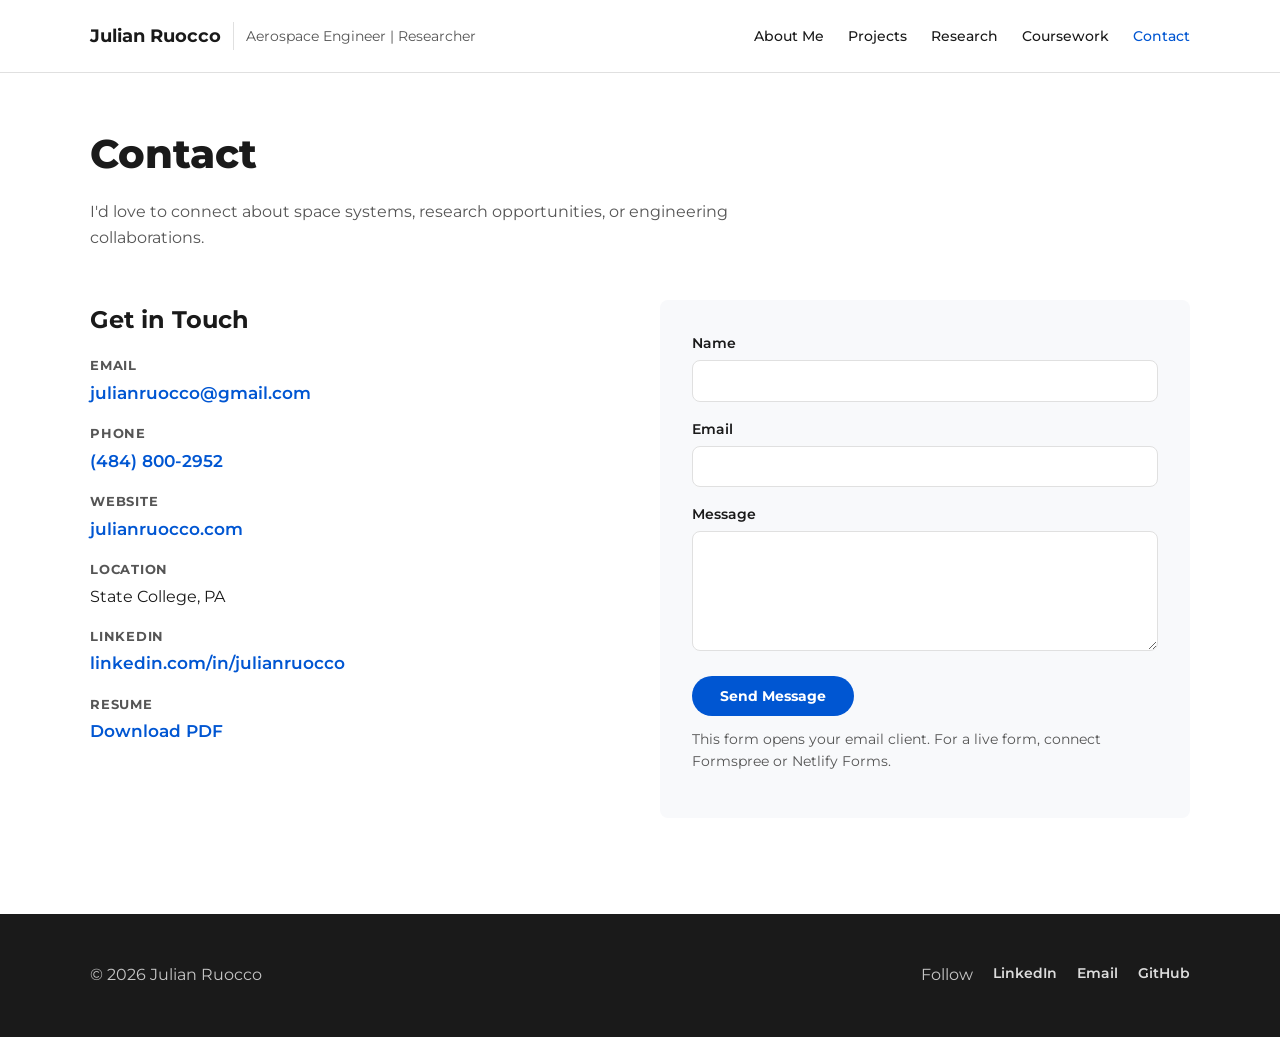
==== contact.html @ 46d719d3 "Initial commit for portfolio website" ====
<!DOCTYPE html>
<html lang="en">
<head>
  <meta charset="UTF-8">
  <meta name="viewport" content="width=device-width, initial-scale=1.0">
  <title>Julian Ruocco | Contact</title>
  <link rel="preconnect" href="https://fonts.googleapis.com">
  <link rel="preconnect" href="https://fonts.gstatic.com" crossorigin>
  <link href="https://fonts.googleapis.com/css2?family=Montserrat:wght@400;500;600;700;800&display=swap" rel="stylesheet">
  <link rel="stylesheet" href="css/styles.css">
</head>
<body>

  <header class="site-header">
    <div class="container header-inner">
      <a href="index.html" class="brand">
        <span class="brand-name">Julian Ruocco</span>
        <span class="brand-divider"></span>
        <span class="brand-subtitle">Aerospace Engineer | Researcher</span>
      </a>
      <button class="nav-toggle" aria-label="Toggle navigation">&#9776;</button>
      <nav class="site-nav">
        <ul>
          <li><a href="index.html">About Me</a></li>
          <li><a href="projects.html">Projects</a></li>
          <li><a href="research.html">Research</a></li>
          <li><a href="coursework.html">Coursework</a></li>
          <li><a href="contact.html" class="active">Contact</a></li>
        </ul>
      </nav>
    </div>
  </header>

  <main>
    <div class="container page-hero">
      <h1>Contact</h1>
      <p>I'd love to connect about space systems, research opportunities, or engineering collaborations.</p>
    </div>

    <div class="container contact-grid">

      <div class="contact-info">
        <h2>Get in Touch</h2>

        <div class="contact-detail">
          <strong>Email</strong>
          <a href="mailto:julianruocco@gmail.com">julianruocco@gmail.com</a>
        </div>

        <div class="contact-detail">
          <strong>Phone</strong>
          <a href="tel:+14848002952">(484) 800-2952</a>
        </div>

        <div class="contact-detail">
          <strong>Website</strong>
          <a href="https://julianruocco.com">julianruocco.com</a>
        </div>

        <div class="contact-detail">
          <strong>Location</strong>
          State College, PA
        </div>

        <div class="contact-detail">
          <strong>LinkedIn</strong>
          <a href="https://www.linkedin.com/in/julianruocco" target="_blank" rel="noopener">linkedin.com/in/julianruocco</a>
        </div>

        <div class="contact-detail">
          <strong>Resume</strong>
          <a href="assets/Julian-Ruocco-Resume.pdf" download>Download PDF</a>
        </div>
      </div>

      <form class="contact-form" action="mailto:julianruocco@gmail.com" method="post" enctype="text/plain">
        <label for="name">Name</label>
        <input type="text" id="name" name="name" required>

        <label for="email">Email</label>
        <input type="email" id="email" name="email" required>

        <label for="message">Message</label>
        <textarea id="message" name="message" required></textarea>

        <button type="submit">Send Message</button>
        <p class="contact-note">This form opens your email client. For a live form, connect Formspree or Netlify Forms.</p>
      </form>

    </div>
  </main>

  <footer class="site-footer">
    <div class="container footer-inner">
      <p>&copy; 2026 Julian Ruocco</p>
      <div class="footer-social">
        <span>Follow</span>
        <a href="https://www.linkedin.com/in/julianruocco" target="_blank" rel="noopener">LinkedIn</a>
        <a href="mailto:julianruocco@gmail.com">Email</a>
        <a href="https://github.com/julianruocco" target="_blank" rel="noopener">GitHub</a>
      </div>
    </div>
  </footer>

  <script src="js/images.js"></script>
  <script src="js/main.js"></script>
</body>
</html>
---- css/styles.css ----
/* ==========================================================================
   Julian Ruocco Portfolio — inspired by zemichaelgebeyehu.com layout
   ========================================================================== */

:root {
  --color-white: #ffffff;
  --color-bg: #f8f9fb;
  --color-sidebar: #d1e4ff;
  --color-accent: #0056d2;
  --color-accent-hover: #0044a8;
  --color-text: #1a1a1a;
  --color-text-muted: #555555;
  --color-border: #e0e0e0;
  --font-main: "Montserrat", "Segoe UI", Helvetica, Arial, sans-serif;
  --max-width: 1100px;
  --header-height: 72px;
  --radius: 8px;
  --shadow: 0 4px 24px rgba(0, 0, 0, 0.08);
}

*,
*::before,
*::after {
  box-sizing: border-box;
}

html {
  scroll-behavior: smooth;
}

body {
  margin: 0;
  font-family: var(--font-main);
  font-size: 16px;
  line-height: 1.65;
  color: var(--color-text);
  background: var(--color-white);
}

img {
  max-width: 100%;
  height: auto;
  display: block;
}

a {
  color: var(--color-accent);
  text-decoration: none;
}

a:hover {
  text-decoration: underline;
}

.container {
  width: min(100% - 2rem, var(--max-width));
  margin-inline: auto;
}

/* -------------------------------------------------------------------------- */
/* Header                                                                     */
/* -------------------------------------------------------------------------- */

.site-header {
  position: sticky;
  top: 0;
  z-index: 100;
  background: var(--color-white);
  border-bottom: 1px solid var(--color-border);
}

.header-inner {
  display: flex;
  align-items: center;
  justify-content: space-between;
  min-height: var(--header-height);
  gap: 1.5rem;
}

.brand {
  display: flex;
  align-items: center;
  gap: 0.75rem;
  text-decoration: none;
  color: inherit;
}

.brand:hover {
  text-decoration: none;
}

.brand-name {
  font-size: 1.15rem;
  font-weight: 700;
  white-space: nowrap;
}

.brand-divider {
  width: 1px;
  height: 28px;
  background: var(--color-border);
}

.brand-subtitle {
  font-size: 0.85rem;
  color: var(--color-text-muted);
  font-weight: 400;
}

.site-nav ul {
  display: flex;
  list-style: none;
  margin: 0;
  padding: 0;
  gap: 1.5rem;
}

.site-nav a {
  color: var(--color-text);
  font-size: 0.9rem;
  font-weight: 500;
  text-decoration: none;
}

.site-nav a:hover,
.site-nav a.active {
  color: var(--color-accent);
}

.nav-toggle {
  display: none;
  background: none;
  border: none;
  font-size: 1.5rem;
  cursor: pointer;
  padding: 0.25rem;
}

/* -------------------------------------------------------------------------- */
/* Hero carousel                                                              */
/* -------------------------------------------------------------------------- */

.hero-carousel {
  position: relative;
  width: 100%;
  max-width: var(--max-width);
  margin: 1.5rem auto 0;
  overflow: hidden;
  border-radius: var(--radius);
  aspect-ratio: 16 / 7;
  background: #2a3f5f;
}

.hero-slide {
  position: absolute;
  inset: 0;
  opacity: 0;
  transition: opacity 0.6s ease;
  pointer-events: none;
}

.hero-slide.active {
  opacity: 1;
  pointer-events: auto;
}

.hero-slide img {
  width: 100%;
  height: 100%;
  object-fit: cover;
}

.hero-slide-placeholder {
  width: 100%;
  height: 100%;
  background: linear-gradient(135deg, #1e3a5f 0%, #4a7ab8 100%);
}

.hero-overlay {
  position: absolute;
  inset: 0;
  background: linear-gradient(90deg, rgba(0, 0, 0, 0.55) 0%, transparent 60%);
  display: flex;
  flex-direction: column;
  justify-content: center;
  padding: 2rem 3rem;
  color: var(--color-white);
}

.hero-overlay h2 {
  margin: 0;
  font-size: clamp(1.75rem, 4vw, 2.75rem);
  font-weight: 800;
  font-style: italic;
  line-height: 1.1;
  color: #c8e64a;
}

.hero-overlay p {
  margin: 0.35rem 0 1.25rem;
  font-size: 1.1rem;
  font-weight: 600;
}

.btn-read-more {
  display: inline-flex;
  align-items: center;
  gap: 0.5rem;
  padding: 0.65rem 1.25rem;
  background: linear-gradient(135deg, #c47a2c, #e8a045);
  color: var(--color-white);
  border-radius: 999px;
  font-weight: 600;
  font-size: 0.9rem;
  text-decoration: none;
  width: fit-content;
}

.btn-read-more:hover {
  filter: brightness(1.08);
  text-decoration: none;
}

.carousel-btn {
  position: absolute;
  top: 50%;
  transform: translateY(-50%);
  background: rgba(255, 255, 255, 0.85);
  border: none;
  width: 40px;
  height: 40px;
  border-radius: 50%;
  cursor: pointer;
  font-size: 1.25rem;
  z-index: 2;
  display: flex;
  align-items: center;
  justify-content: center;
}

.carousel-btn.prev {
  left: 1rem;
}

.carousel-btn.next {
  right: 1rem;
}

.carousel-dots {
  position: absolute;
  bottom: 1rem;
  left: 50%;
  transform: translateX(-50%);
  display: flex;
  gap: 0.5rem;
  z-index: 2;
}

.carousel-dot {
  width: 10px;
  height: 10px;
  border-radius: 50%;
  background: rgba(255, 255, 255, 0.5);
  border: none;
  cursor: pointer;
  padding: 0;
}

.carousel-dot.active {
  background: var(--color-white);
}

/* -------------------------------------------------------------------------- */
/* About section                                                              */
/* -------------------------------------------------------------------------- */

.about-section {
  display: grid;
  grid-template-columns: 280px 1fr;
  gap: 0;
  margin-top: 2.5rem;
  min-height: 420px;
}

.about-sidebar {
  background: var(--color-sidebar);
  padding: 2rem 1.5rem;
  display: flex;
  flex-direction: column;
  align-items: center;
  text-align: center;
}

.profile-photo-wrap {
  width: 180px;
  height: 180px;
  border-radius: 50%;
  overflow: hidden;
  border: 4px solid var(--color-white);
  box-shadow: var(--shadow);
  margin-bottom: 1.25rem;
  background: #b8cfe8;
}

.profile-photo-wrap img {
  width: 100%;
  height: 100%;
  object-fit: cover;
}

.sidebar-name {
  font-size: 1.1rem;
  font-weight: 700;
  margin: 0 0 0.5rem;
}

.sidebar-divider {
  width: 40px;
  height: 2px;
  background: var(--color-text);
  margin: 0.5rem auto 0.75rem;
}

.sidebar-title {
  font-size: 0.75rem;
  letter-spacing: 0.12em;
  text-transform: uppercase;
  color: var(--color-text-muted);
  margin: 0;
}

.about-content {
  padding: 2rem 2.5rem;
}

.about-content h1 {
  font-size: clamp(2.5rem, 6vw, 4rem);
  font-weight: 800;
  margin: 0 0 1.25rem;
  line-height: 1;
}

.action-buttons {
  display: flex;
  gap: 1rem;
  margin-bottom: 1.5rem;
  flex-wrap: wrap;
}

.btn-primary,
.btn-outline {
  display: inline-block;
  padding: 0.75rem 1.75rem;
  border-radius: 999px;
  font-weight: 700;
  font-size: 0.85rem;
  letter-spacing: 0.05em;
  text-decoration: none;
}

.btn-primary {
  background: var(--color-accent);
  color: var(--color-white);
}

.btn-primary:hover {
  background: var(--color-accent-hover);
  text-decoration: none;
}

.btn-outline {
  background: transparent;
  color: var(--color-text);
  border: 2px solid var(--color-text);
}

.btn-outline:hover {
  background: var(--color-text);
  color: var(--color-white);
  text-decoration: none;
}

.about-bio p {
  margin: 0 0 1rem;
  color: var(--color-text-muted);
  max-width: 620px;
}

.social-links {
  display: flex;
  gap: 1rem;
  margin-top: 1.5rem;
}

.social-links a {
  font-size: 0.85rem;
  font-weight: 600;
  text-transform: uppercase;
  letter-spacing: 0.04em;
}

/* -------------------------------------------------------------------------- */
/* Section blocks                                                             */
/* -------------------------------------------------------------------------- */

.section {
  padding: 4rem 0;
}

.section-alt {
  background: var(--color-bg);
}

.section-header {
  margin-bottom: 2rem;
}

.section-header h2 {
  font-size: 2rem;
  font-weight: 800;
  margin: 0 0 0.35rem;
}

.section-header p {
  margin: 0;
  color: var(--color-text-muted);
}

/* Education */
.education-card {
  background: var(--color-white);
  border: 1px solid var(--color-border);
  border-radius: var(--radius);
  padding: 1.75rem 2rem;
  box-shadow: var(--shadow);
}

.education-card h3 {
  margin: 0 0 0.25rem;
  font-size: 1.15rem;
}

.education-card .school {
  color: var(--color-accent);
  font-weight: 600;
  margin-bottom: 0.75rem;
}

.education-card ul {
  margin: 0;
  padding-left: 1.25rem;
  color: var(--color-text-muted);
}

/* Skills grid */
.skills-group {
  margin-bottom: 2rem;
}

.skills-group h3 {
  font-size: 1rem;
  font-weight: 700;
  margin: 0 0 1rem;
  color: var(--color-text-muted);
  text-transform: uppercase;
  letter-spacing: 0.06em;
  font-size: 0.85rem;
}

.skills-grid {
  display: grid;
  grid-template-columns: repeat(auto-fill, minmax(160px, 1fr));
  gap: 0.75rem;
}

.skill-item {
  background: var(--color-white);
  border: 1px solid var(--color-border);
  border-radius: var(--radius);
  padding: 0.85rem 1rem;
  font-size: 0.9rem;
  font-weight: 600;
  text-align: center;
}

.section-alt .skill-item {
  background: var(--color-white);
}

/* Experience cards */
.experience-card {
  background: var(--color-white);
  border: 1px solid var(--color-border);
  border-radius: var(--radius);
  padding: 2rem;
  margin-bottom: 1.5rem;
  box-shadow: var(--shadow);
}

.experience-header {
  display: flex;
  align-items: flex-start;
  gap: 1.25rem;
  margin-bottom: 1rem;
}

.experience-logo {
  width: 56px;
  height: 56px;
  border-radius: var(--radius);
  object-fit: contain;
  background: var(--color-bg);
  border: 1px solid var(--color-border);
  flex-shrink: 0;
}

.experience-logo.hidden {
  display: none;
}

.experience-org {
  font-size: 1.5rem;
  font-weight: 800;
  margin: 0;
}

.experience-role {
  font-weight: 600;
  margin: 0.15rem 0;
}

.experience-meta {
  font-size: 0.9rem;
  color: var(--color-text-muted);
  margin: 0;
}

.experience-card ul {
  margin: 0.75rem 0;
  padding-left: 1.25rem;
  color: var(--color-text-muted);
}

.experience-card li {
  margin-bottom: 0.35rem;
}

.top-skills {
  margin-top: 1rem;
  padding-top: 1rem;
  border-top: 1px solid var(--color-border);
  font-size: 0.9rem;
}

.top-skills strong {
  display: block;
  margin-bottom: 0.25rem;
  font-size: 0.8rem;
  text-transform: uppercase;
  letter-spacing: 0.05em;
  color: var(--color-text-muted);
}

/* -------------------------------------------------------------------------- */
/* Projects page                                                              */
/* -------------------------------------------------------------------------- */

.page-hero {
  padding: 3rem 0 1rem;
}

.page-hero h1 {
  font-size: 2.5rem;
  font-weight: 800;
  margin: 0 0 0.75rem;
}

.page-hero p {
  color: var(--color-text-muted);
  max-width: 680px;
  margin: 0;
}

.project-grid {
  display: grid;
  grid-template-columns: repeat(auto-fill, minmax(300px, 1fr));
  gap: 1.5rem;
  padding: 2rem 0 4rem;
}

.project-card {
  background: var(--color-white);
  border: 1px solid var(--color-border);
  border-radius: var(--radius);
  overflow: hidden;
  box-shadow: var(--shadow);
  transition: transform 0.2s ease;
}

.project-card:hover {
  transform: translateY(-3px);
}

.project-thumb {
  aspect-ratio: 16 / 10;
  background: linear-gradient(135deg, #d1e4ff, #a8c8f0);
  overflow: hidden;
}

.project-thumb img {
  width: 100%;
  height: 100%;
  object-fit: cover;
}

.project-body {
  padding: 1.25rem 1.5rem 1.5rem;
}

.project-body h2 {
  font-size: 1.15rem;
  margin: 0 0 0.5rem;
}

.project-body p {
  margin: 0 0 1rem;
  font-size: 0.9rem;
  color: var(--color-text-muted);
}

/* -------------------------------------------------------------------------- */
/* Research page                                                              */
/* -------------------------------------------------------------------------- */

.research-hero-image {
  width: 100%;
  max-width: var(--max-width);
  margin: 1.5rem auto 0;
  border-radius: var(--radius);
  overflow: hidden;
  aspect-ratio: 21 / 8;
  background: linear-gradient(135deg, #1e3a5f, #4a7ab8);
}

.research-hero-image img {
  width: 100%;
  height: 100%;
  object-fit: cover;
}

.research-item {
  display: grid;
  grid-template-columns: 1fr 1fr;
  gap: 2rem;
  align-items: center;
  padding: 2.5rem 0;
  border-bottom: 1px solid var(--color-border);
}

.research-item:last-child {
  border-bottom: none;
}

.research-item.reverse {
  direction: rtl;
}

.research-item.reverse > * {
  direction: ltr;
}

.research-item-image {
  border-radius: var(--radius);
  overflow: hidden;
  aspect-ratio: 4 / 3;
  background: var(--color-sidebar);
}

.research-item-image img {
  width: 100%;
  height: 100%;
  object-fit: cover;
}

.research-item-text h2 {
  margin: 0 0 0.75rem;
  font-size: 1.35rem;
}

.research-item-text p,
.research-item-text ul {
  color: var(--color-text-muted);
}

/* -------------------------------------------------------------------------- */
/* Coursework page                                                            */
/* -------------------------------------------------------------------------- */

.course-list {
  display: grid;
  gap: 1rem;
  padding: 2rem 0 4rem;
}

.course-item {
  background: var(--color-white);
  border: 1px solid var(--color-border);
  border-radius: var(--radius);
  padding: 1.25rem 1.5rem;
  box-shadow: var(--shadow);
}

.course-item h3 {
  margin: 0 0 0.35rem;
  font-size: 1rem;
}

.course-item p {
  margin: 0;
  font-size: 0.9rem;
  color: var(--color-text-muted);
}

/* -------------------------------------------------------------------------- */
/* Contact page                                                               */
/* -------------------------------------------------------------------------- */

.contact-grid {
  display: grid;
  grid-template-columns: 1fr 1fr;
  gap: 2.5rem;
  padding: 2rem 0 4rem;
}

.contact-info h2 {
  margin: 0 0 1rem;
}

.contact-detail {
  margin-bottom: 1rem;
}

.contact-detail strong {
  display: block;
  font-size: 0.8rem;
  text-transform: uppercase;
  letter-spacing: 0.06em;
  color: var(--color-text-muted);
  margin-bottom: 0.2rem;
}

.contact-detail a {
  font-size: 1.05rem;
  font-weight: 600;
}

.contact-form {
  background: var(--color-bg);
  border-radius: var(--radius);
  padding: 2rem;
}

.contact-form label {
  display: block;
  font-size: 0.85rem;
  font-weight: 600;
  margin-bottom: 0.35rem;
}

.contact-form input,
.contact-form textarea {
  width: 100%;
  padding: 0.65rem 0.85rem;
  border: 1px solid var(--color-border);
  border-radius: var(--radius);
  font-family: inherit;
  font-size: 0.95rem;
  margin-bottom: 1rem;
}

.contact-form textarea {
  min-height: 120px;
  resize: vertical;
}

.contact-form button {
  background: var(--color-accent);
  color: var(--color-white);
  border: none;
  padding: 0.75rem 1.75rem;
  border-radius: 999px;
  font-weight: 700;
  font-size: 0.85rem;
  cursor: pointer;
  font-family: inherit;
}

.contact-form button:hover {
  background: var(--color-accent-hover);
}

.contact-note {
  font-size: 0.85rem;
  color: var(--color-text-muted);
  margin-top: 0.75rem;
}

/* -------------------------------------------------------------------------- */
/* Footer                                                                     */
/* -------------------------------------------------------------------------- */

.site-footer {
  background: var(--color-text);
  color: rgba(255, 255, 255, 0.75);
  padding: 2rem 0;
  margin-top: 2rem;
}

.footer-inner {
  display: flex;
  align-items: center;
  justify-content: space-between;
  flex-wrap: wrap;
  gap: 1rem;
}

.footer-social {
  display: flex;
  gap: 1.25rem;
}

.footer-social a {
  color: rgba(255, 255, 255, 0.85);
  font-size: 0.85rem;
  font-weight: 600;
  text-decoration: none;
}

.footer-social a:hover {
  color: var(--color-white);
}

/* -------------------------------------------------------------------------- */
/* Image placeholder helper (shown when file missing)                           */
/* -------------------------------------------------------------------------- */

.img-placeholder {
  display: flex;
  align-items: center;
  justify-content: center;
  width: 100%;
  height: 100%;
  min-height: 120px;
  background: repeating-linear-gradient(
    -45deg,
    #d1e4ff,
    #d1e4ff 10px,
    #b8cfe8 10px,
    #b8cfe8 20px
  );
  color: #2a5080;
  font-size: 0.8rem;
  font-weight: 600;
  text-align: center;
  padding: 1rem;
}

/* -------------------------------------------------------------------------- */
/* Responsive                                                                 */
/* -------------------------------------------------------------------------- */

@media (max-width: 900px) {
  .about-section {
    grid-template-columns: 1fr;
  }

  .about-sidebar {
    padding: 2rem;
  }

  .about-content {
    padding: 2rem 1.5rem;
  }

  .research-item,
  .research-item.reverse {
    grid-template-columns: 1fr;
    direction: ltr;
  }

  .contact-grid {
    grid-template-columns: 1fr;
  }
}

@media (max-width: 768px) {
  .brand-subtitle {
    display: none;
  }

  .brand-divider {
    display: none;
  }

  .nav-toggle {
    display: block;
  }

  .site-nav {
    display: none;
    position: absolute;
    top: var(--header-height);
    left: 0;
    right: 0;
    background: var(--color-white);
    border-bottom: 1px solid var(--color-border);
    padding: 1rem;
  }

  .site-nav.open {
    display: block;
  }

  .site-nav ul {
    flex-direction: column;
    gap: 0.75rem;
  }

  .header-inner {
    position: relative;
  }

  .hero-overlay {
    padding: 1.5rem;
  }

  .experience-header {
    flex-direction: column;
  }
}
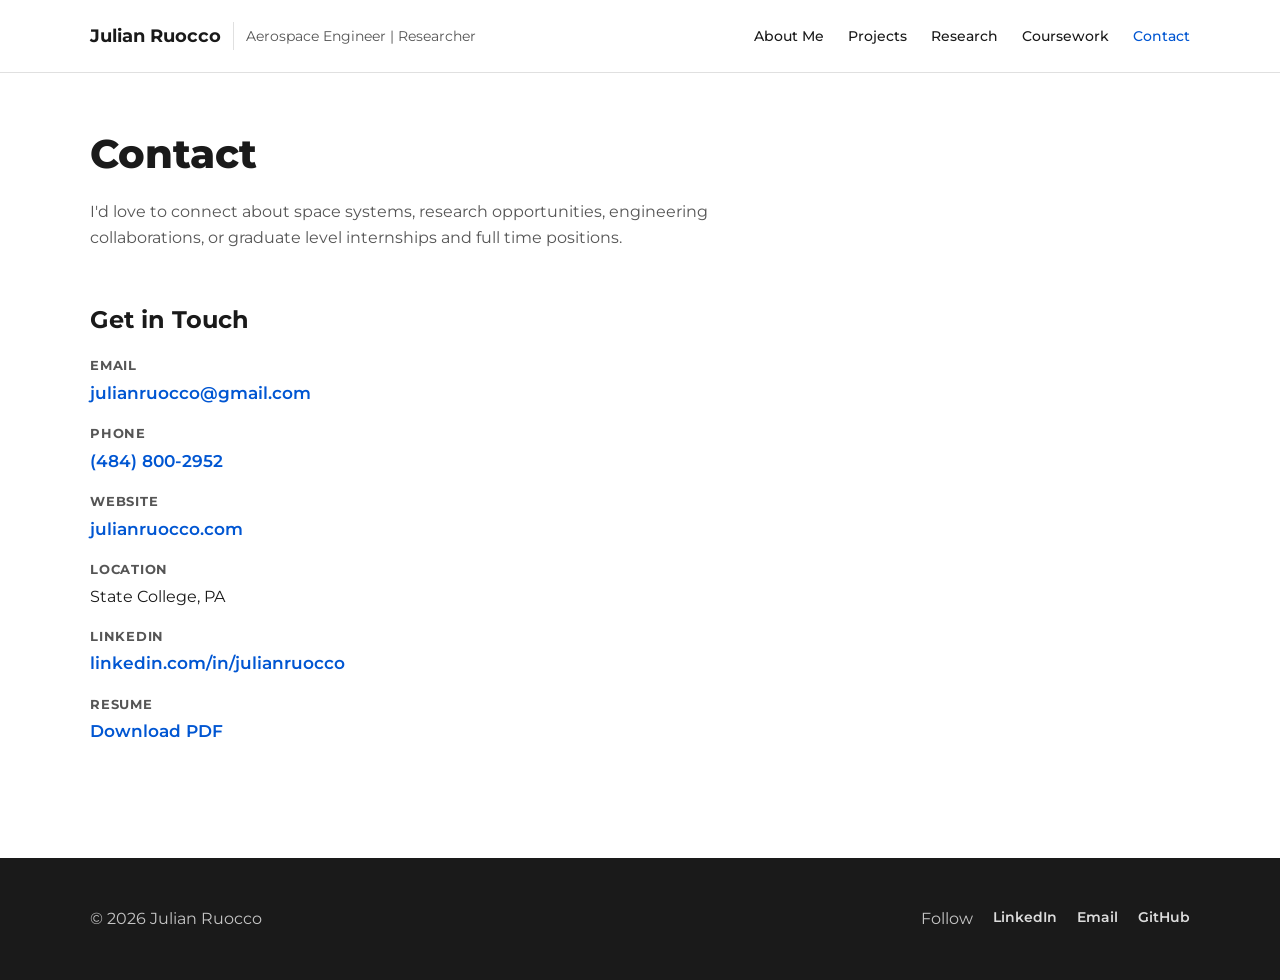
==== commit aba4adef: "Update contact.html" ====
--- a/contact.html
+++ b/contact.html
@@ -34,7 +34,7 @@
   <main>
     <div class="container page-hero">
       <h1>Contact</h1>
-      <p>I'd love to connect about space systems, research opportunities, or engineering collaborations.</p>
+      <p>I'd love to connect about space systems, research opportunities, engineering collaborations, or graduate level internships and full time positions.</p>
     </div>
 
     <div class="container contact-grid">
@@ -73,20 +73,6 @@
         </div>
       </div>
 
-      <form class="contact-form" action="mailto:julianruocco@gmail.com" method="post" enctype="text/plain">
-        <label for="name">Name</label>
-        <input type="text" id="name" name="name" required>
-
-        <label for="email">Email</label>
-        <input type="email" id="email" name="email" required>
-
-        <label for="message">Message</label>
-        <textarea id="message" name="message" required></textarea>
-
-        <button type="submit">Send Message</button>
-        <p class="contact-note">This form opens your email client. For a live form, connect Formspree or Netlify Forms.</p>
-      </form>
-
     </div>
   </main>
 
--- a/css/styles.css
+++ b/css/styles.css
@@ -505,8 +505,8 @@
 }
 
 .experience-logo {
-  width: 56px;
-  height: 56px;
+  width: 120px;
+  height: 120px;
   border-radius: var(--radius);
   object-fit: contain;
   background: var(--color-bg);
@@ -841,7 +841,7 @@
 }
 
 /* -------------------------------------------------------------------------- */
-/* Image placeholder helper (shown when file missing)                           */
+/* Image placeholder helper (shown when file missing)                         */
 /* -------------------------------------------------------------------------- */
 
 .img-placeholder {
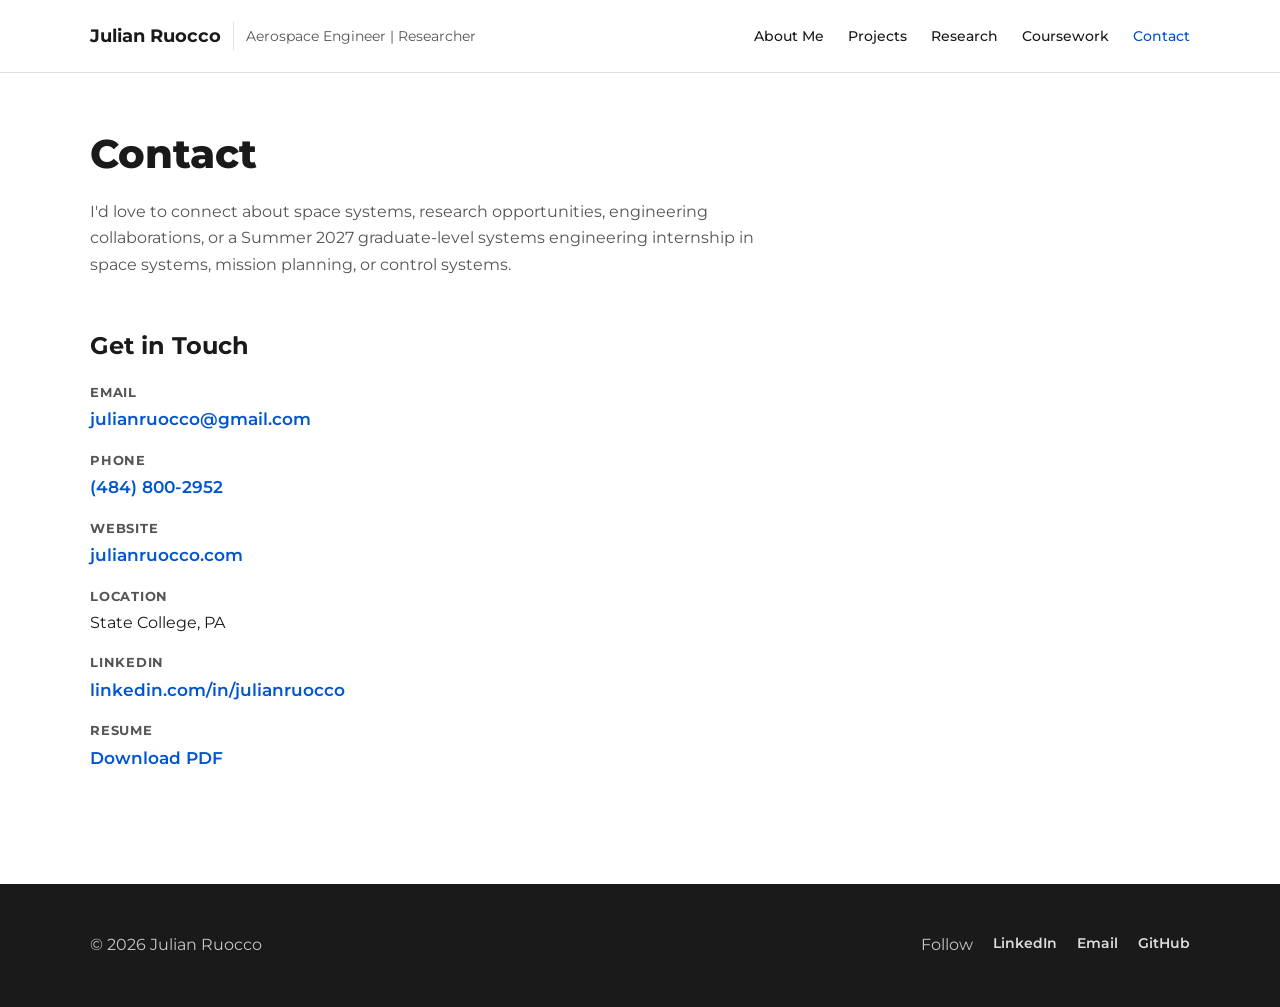
==== commit f7a8e0bb: "Align portfolio content with current detailed resume Update About, skills, and experience to match t" ====
--- a/contact.html
+++ b/contact.html
@@ -34,7 +34,7 @@
   <main>
     <div class="container page-hero">
       <h1>Contact</h1>
-      <p>I'd love to connect about space systems, research opportunities, engineering collaborations, or graduate level internships and full time positions.</p>
+      <p>I'd love to connect about space systems, research opportunities, engineering collaborations, or a Summer 2027 graduate-level systems engineering internship in space systems, mission planning, or control systems.</p>
     </div>
 
     <div class="container contact-grid">
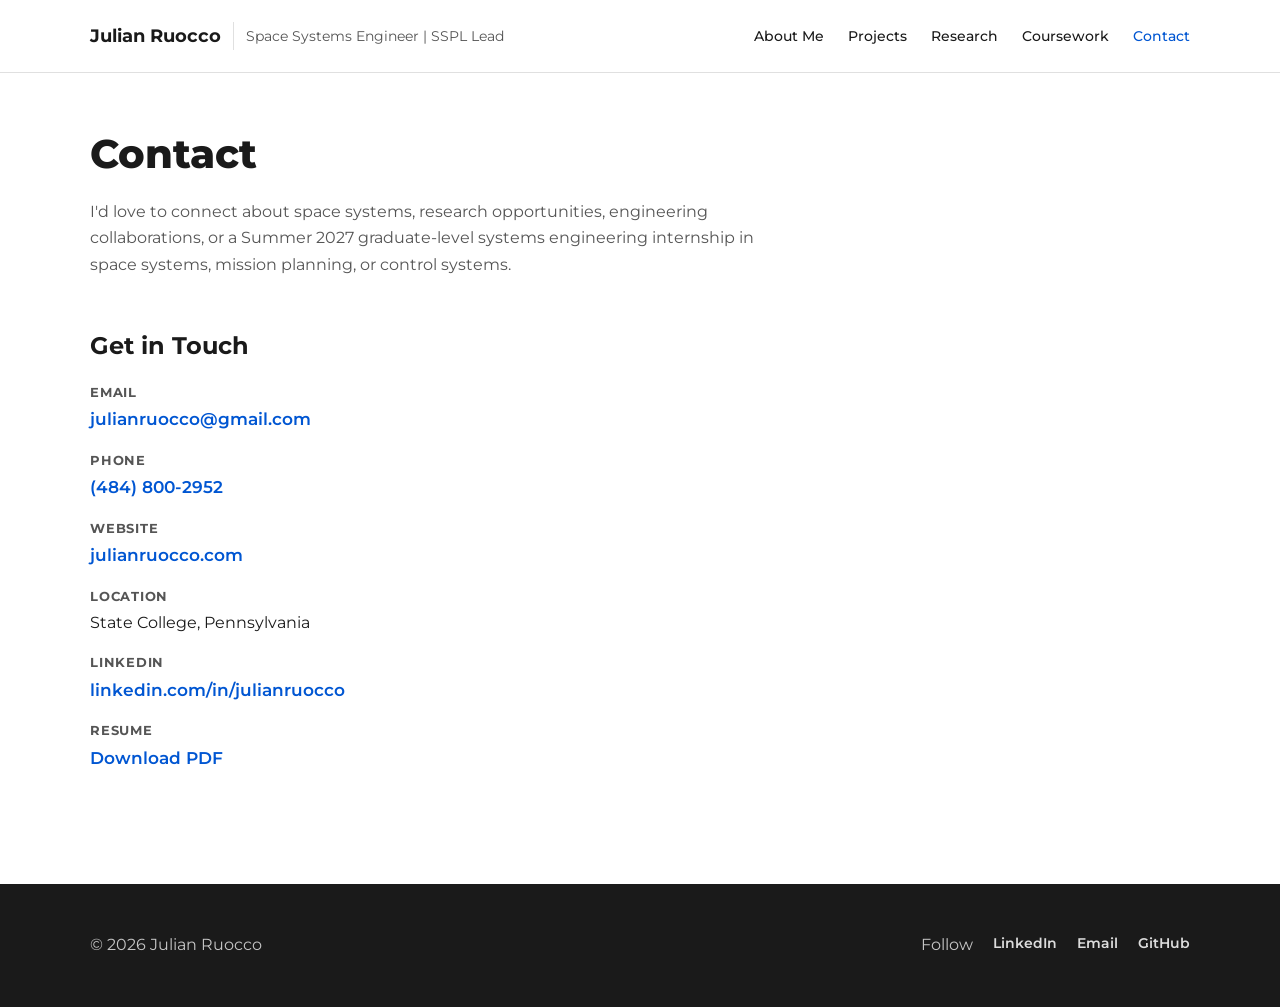
==== commit bd71bdcb: "Fold LinkedIn-only details into resume-aligned portfolio Add OSPREY / UNP MC-4 / NASA–AFRL intern na" ====
--- a/contact.html
+++ b/contact.html
@@ -16,7 +16,7 @@
       <a href="index.html" class="brand">
         <span class="brand-name">Julian Ruocco</span>
         <span class="brand-divider"></span>
-        <span class="brand-subtitle">Aerospace Engineer | Researcher</span>
+        <span class="brand-subtitle">Space Systems Engineer | SSPL Lead</span>
       </a>
       <button class="nav-toggle" aria-label="Toggle navigation">&#9776;</button>
       <nav class="site-nav">
@@ -59,7 +59,7 @@
 
         <div class="contact-detail">
           <strong>Location</strong>
-          State College, PA
+          State College, Pennsylvania
         </div>
 
         <div class="contact-detail">
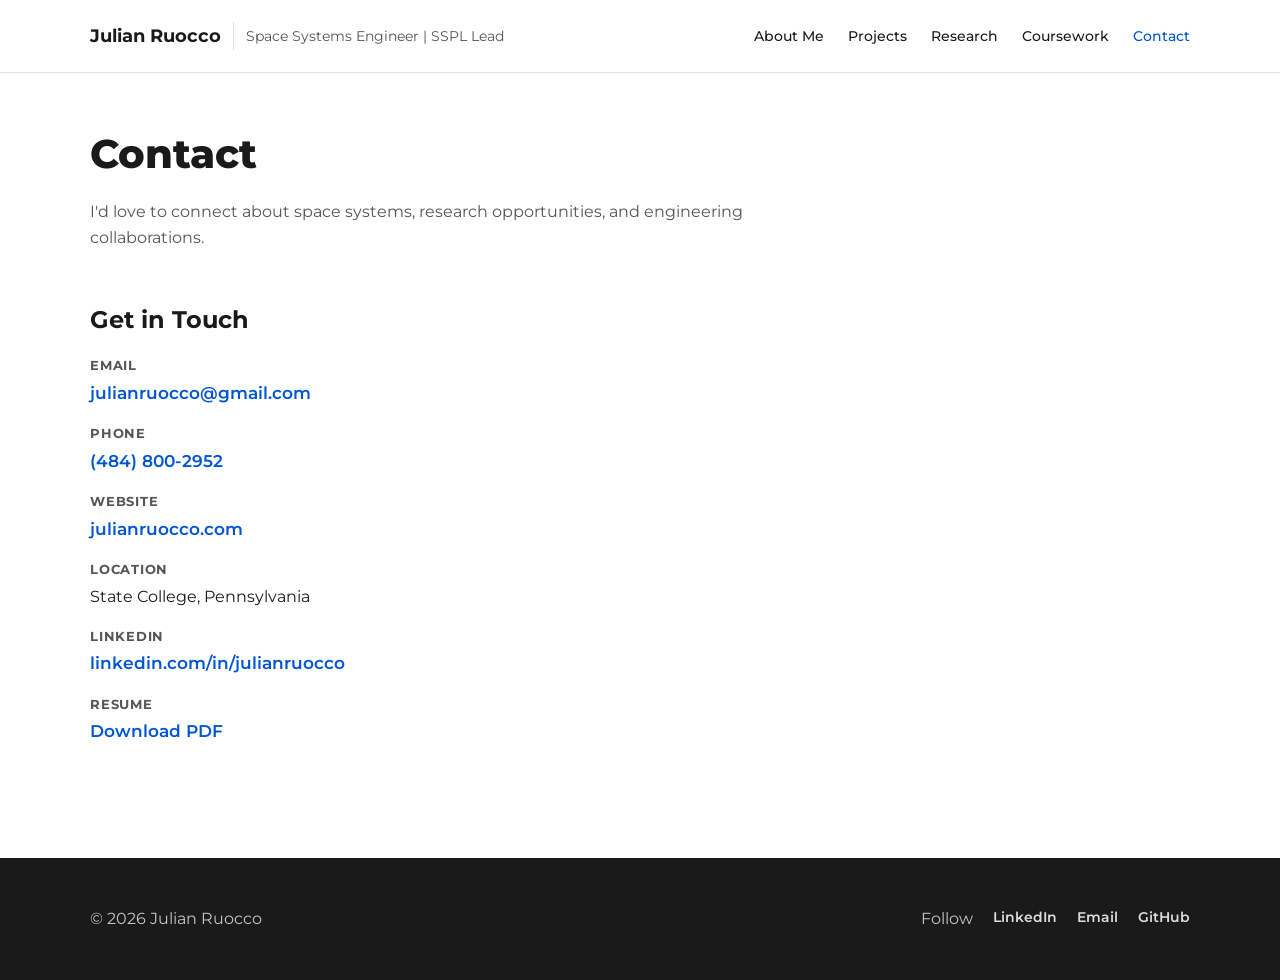
==== commit a88c1911: "Remove summer internship seeking language from the site intro. The homepage bio and contact page no " ====
--- a/contact.html
+++ b/contact.html
@@ -34,7 +34,7 @@
   <main>
     <div class="container page-hero">
       <h1>Contact</h1>
-      <p>I'd love to connect about space systems, research opportunities, engineering collaborations, or a Summer 2027 graduate-level systems engineering internship in space systems, mission planning, or control systems.</p>
+      <p>I'd love to connect about space systems, research opportunities, and engineering collaborations.</p>
     </div>
 
     <div class="container contact-grid">
--- a/css/styles.css
+++ b/css/styles.css
@@ -626,6 +626,17 @@
   margin: 0 0 1rem;
   font-size: 0.9rem;
   color: var(--color-text-muted);
+}
+
+.card-links {
+  display: flex;
+  flex-wrap: wrap;
+  gap: 0.6rem;
+  align-items: center;
+}
+
+.research-item-text .card-links {
+  margin-top: 1.25rem;
 }
 
 /* -------------------------------------------------------------------------- */
